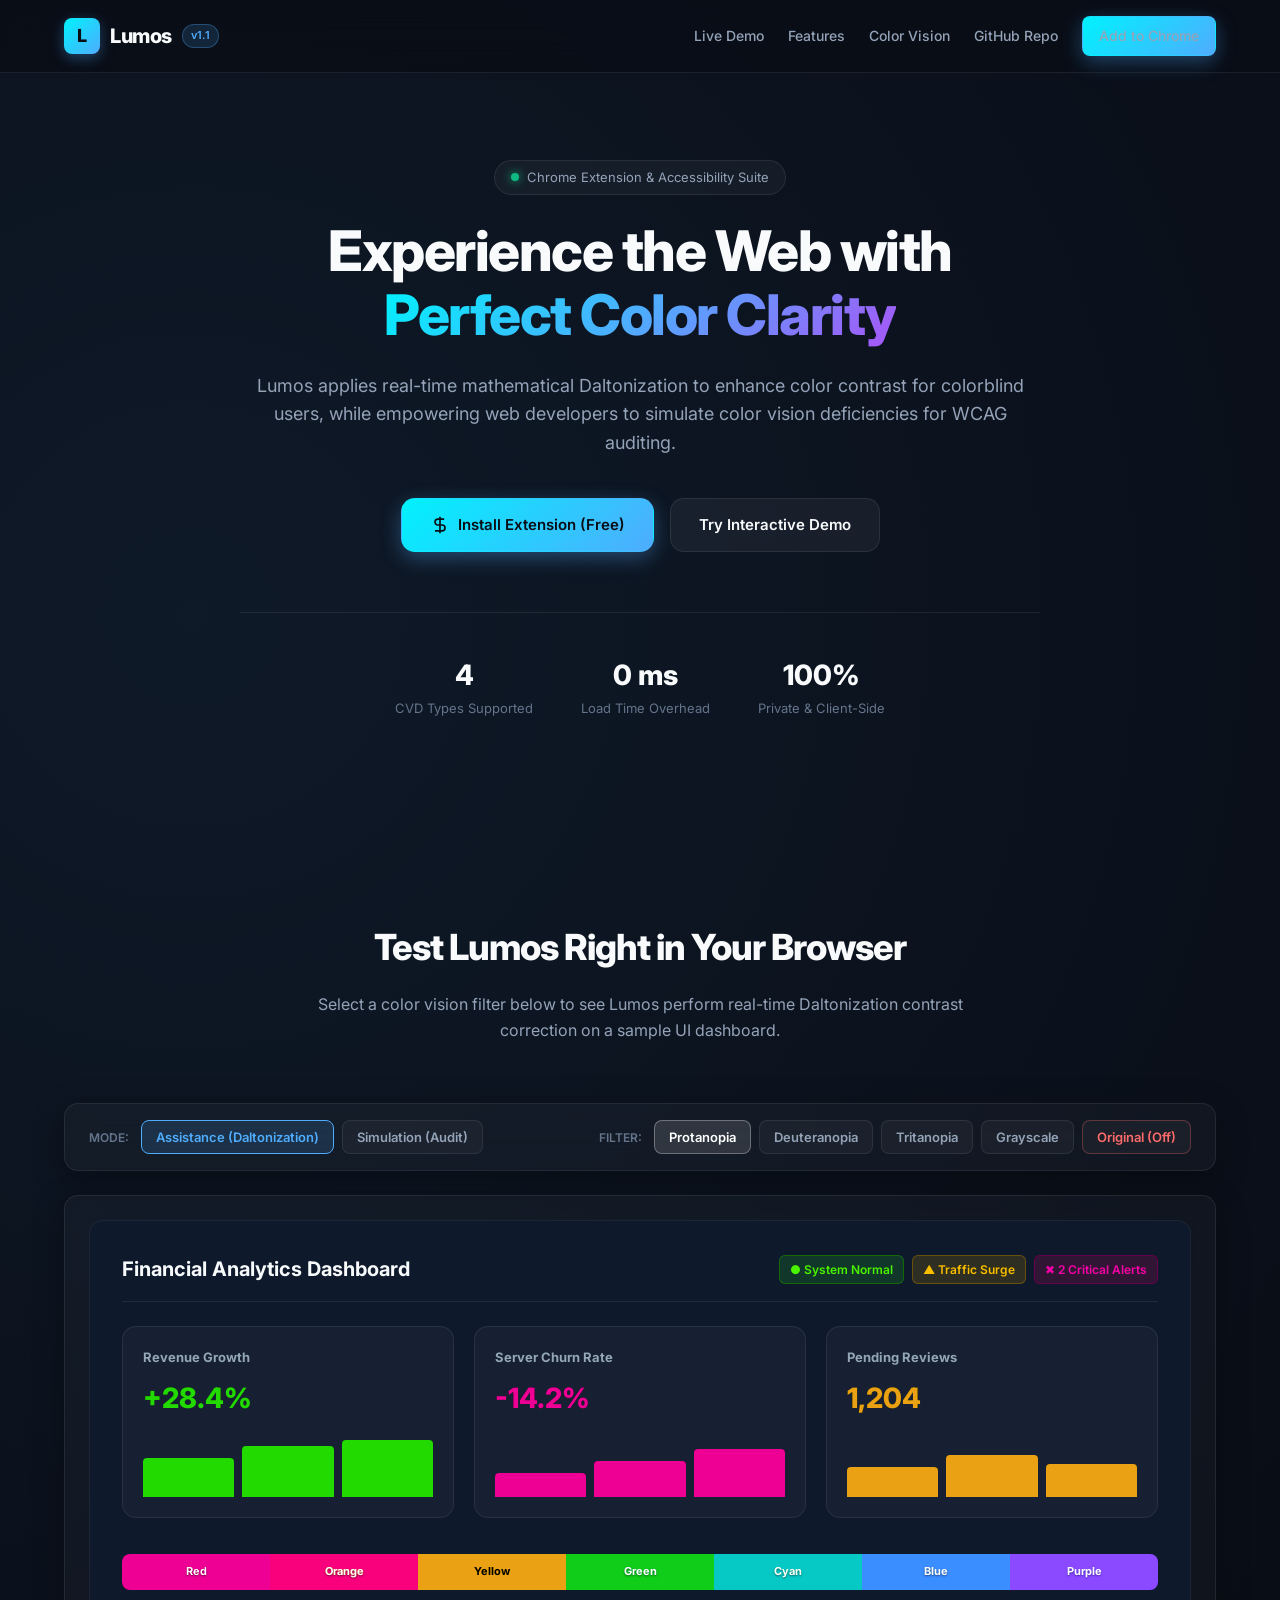
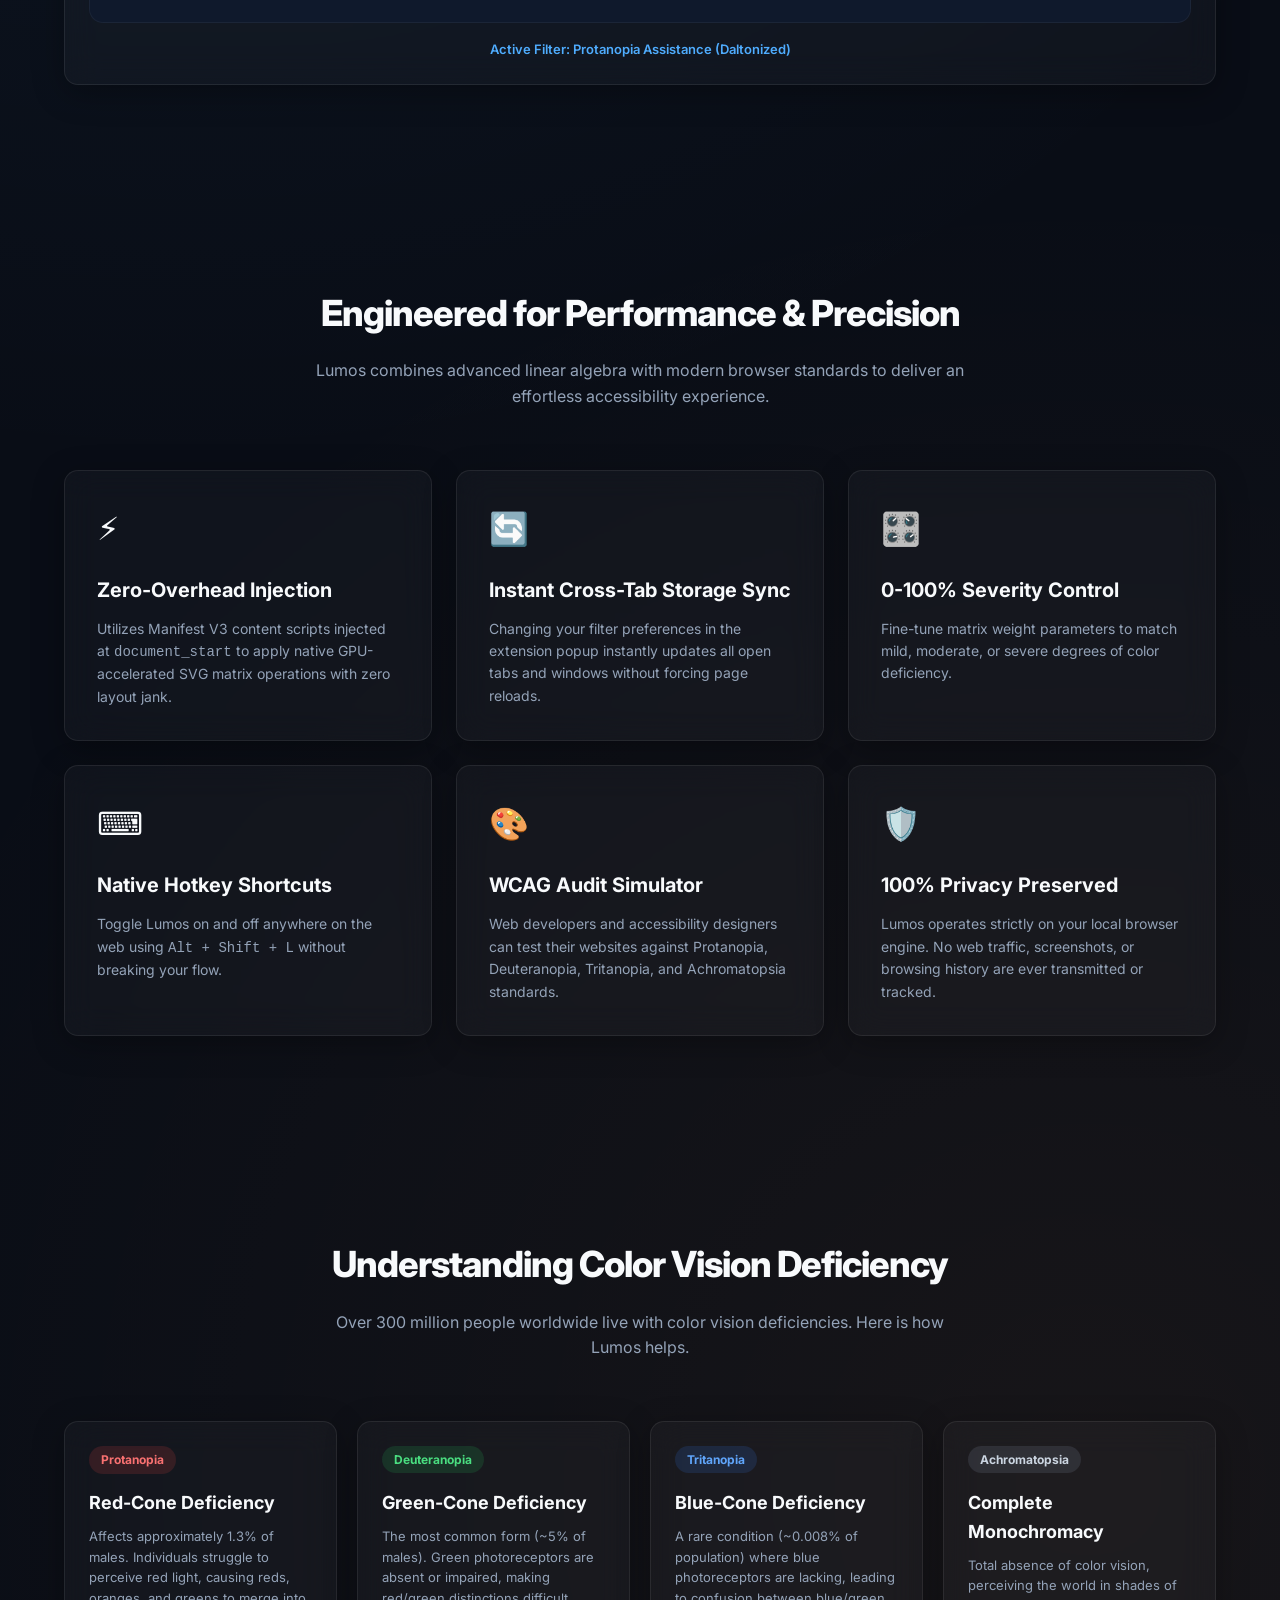
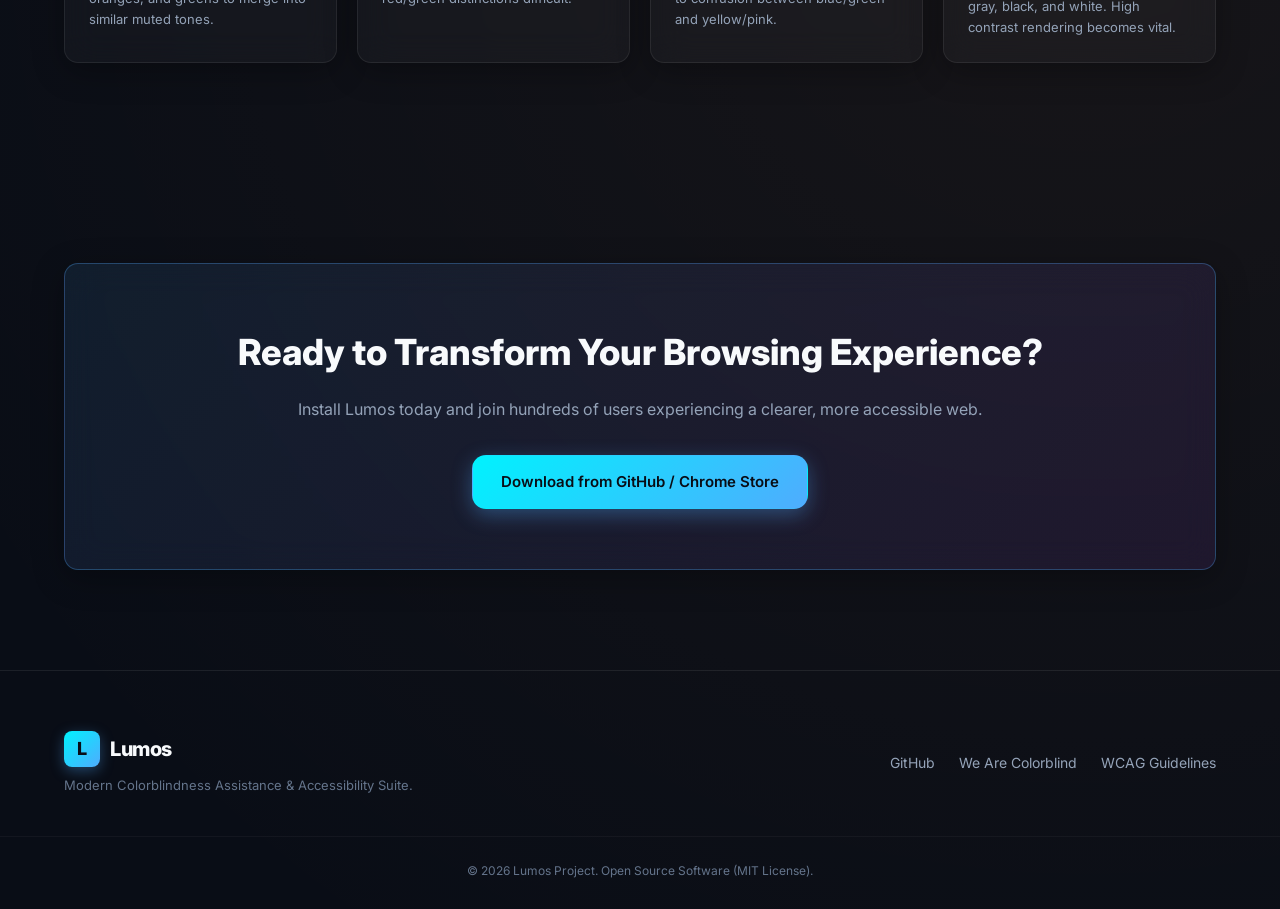
==== landing/index.html @ e1f38bf6 "feat(landing): interactive web landing page with live filter sandbox demo" ====
<!DOCTYPE html>
<html lang="en">
<head>
    <meta charset="UTF-8">
    <meta name="viewport" content="width=device-width, initial-scale=1.0">
    <title>Lumos | Intelligent Colorblindness Assistance & Vision Simulator</title>
    <meta name="description" content="Lumos is a modern, high-performance Chrome extension delivering real-time Daltonization color contrast assistance for colorblind users and WCAG accessibility simulation for developers.">
    <link rel="preconnect" href="https://fonts.googleapis.com">
    <link rel="preconnect" href="https://fonts.gstatic.com" crossorigin>
    <link href="https://fonts.googleapis.com/css2?family=Inter:wght@300;400;500;600;700;800&display=swap" rel="stylesheet">
    <link rel="stylesheet" href="style.css">
</head>
<body>

    <!-- Embedded SVG Filters for Web Sandbox -->
    <svg xmlns="http://www.w3.org/2000/svg" style="display: none;">
        <defs>
            <!-- Assist Matrices -->
            <filter id="sandbox-assist-protanopia" color-interpolation-filters="linearRGB">
                <feColorMatrix type="matrix" values="1 0 0 0 0 -0.255 1.255 0 0 0 0.303 -0.545 1.242 0 0 0 0 0 1 0" />
            </filter>
            <filter id="sandbox-assist-deuteranopia" color-interpolation-filters="linearRGB">
                <feColorMatrix type="matrix" values="1 0 0 0 0 -0.4375 1.4375 0 0 0 0.2625 -0.5625 1.3 0 0 0 0 0 1 0" />
            </filter>
            <filter id="sandbox-assist-tritanopia" color-interpolation-filters="linearRGB">
                <feColorMatrix type="matrix" values="1 0 0.397 0 0 0 1 0.367 0 0 0 0 0.475 0 0 0 0 0 1 0" />
            </filter>

            <!-- Simulate Matrices -->
            <filter id="sandbox-simulate-protanopia" color-interpolation-filters="linearRGB">
                <feColorMatrix type="matrix" values="0.56667 0.43333 0 0 0 0.55833 0.44167 0 0 0 0 0.24167 0.75833 0 0 0 0 0 1 0" />
            </filter>
            <filter id="sandbox-simulate-deuteranopia" color-interpolation-filters="linearRGB">
                <feColorMatrix type="matrix" values="0.625 0.375 0 0 0 0.7 0.3 0 0 0 0 0.3 0.7 0 0 0 0 0 1 0" />
            </filter>
            <filter id="sandbox-simulate-tritanopia" color-interpolation-filters="linearRGB">
                <feColorMatrix type="matrix" values="0.95 0.05 0 0 0 0 0.43333 0.56667 0 0 0 0.475 0.525 0 0 0 0 0 1 0" />
            </filter>
            <filter id="sandbox-achromatopsia" color-interpolation-filters="linearRGB">
                <feColorMatrix type="matrix" values="0.299 0.587 0.114 0 0 0.299 0.587 0.114 0 0 0.299 0.587 0.114 0 0 0 0 0 1 0" />
            </filter>
        </defs>
    </svg>

    <!-- Navigation Header -->
    <header class="navbar">
        <div class="nav-container">
            <a href="#" class="brand">
                <div class="brand-logo">L</div>
                <span class="brand-name">Lumos</span>
                <span class="badge">v1.1</span>
            </a>
            <nav class="nav-links">
                <a href="#demo">Live Demo</a>
                <a href="#features">Features</a>
                <a href="#education">Color Vision</a>
                <a href="https://github.com/nitya-vettical/Lumos" target="_blank" class="github-link">GitHub Repo</a>
                <a href="#install" class="btn btn-primary btn-sm">Add to Chrome</a>
            </nav>
        </div>
    </header>

    <!-- Hero Section -->
    <section class="hero">
        <div class="hero-container">
            <div class="pill-badge">
                <span class="pill-dot"></span> Chrome Extension & Accessibility Suite
            </div>
            <h1 class="hero-title">Experience the Web with <br><span class="gradient-text">Perfect Color Clarity</span></h1>
            <p class="hero-subtitle">
                Lumos applies real-time mathematical Daltonization to enhance color contrast for colorblind users, while empowering web developers to simulate color vision deficiencies for WCAG auditing.
            </p>
            <div class="hero-actions" id="install">
                <a href="https://github.com/nitya-vettical/Lumos" target="_blank" class="btn btn-primary btn-lg">
                    <svg width="20" height="20" viewBox="0 0 24 24" fill="none" stroke="currentColor" stroke-width="2"><path d="M12 2v20M17 5H9.5a3.5 3.5 0 0 0 0 7h5a3.5 3.5 0 0 1 0 7H6"/></svg>
                    Install Extension (Free)
                </a>
                <a href="#demo" class="btn btn-secondary btn-lg">
                    Try Interactive Demo
                </a>
            </div>
            <div class="hero-stats">
                <div class="stat-item">
                    <span class="stat-num">4</span>
                    <span class="stat-desc">CVD Types Supported</span>
                </div>
                <div class="stat-item">
                    <span class="stat-num">0 ms</span>
                    <span class="stat-desc">Load Time Overhead</span>
                </div>
                <div class="stat-item">
                    <span class="stat-num">100%</span>
                    <span class="stat-desc">Private & Client-Side</span>
                </div>
            </div>
        </div>
    </section>

    <!-- Interactive Live Sandbox Demo -->
    <section class="demo-section" id="demo">
        <div class="container">
            <div class="section-header">
                <h2 class="section-title">Test Lumos Right in Your Browser</h2>
                <p class="section-subtitle">Select a color vision filter below to see Lumos perform real-time Daltonization contrast correction on a sample UI dashboard.</p>
            </div>

            <!-- Demo Toolbar -->
            <div class="demo-toolbar glass-panel">
                <div class="toolbar-group">
                    <span class="group-label">Mode:</span>
                    <button class="mode-btn active" data-mode="assist">Assistance (Daltonization)</button>
                    <button class="mode-btn" data-mode="simulate">Simulation (Audit)</button>
                </div>
                <div class="toolbar-group">
                    <span class="group-label">Filter:</span>
                    <button class="filter-btn active" data-filter="protanopia">Protanopia</button>
                    <button class="filter-btn" data-filter="deuteranopia">Deuteranopia</button>
                    <button class="filter-btn" data-filter="tritanopia">Tritanopia</button>
                    <button class="filter-btn" data-filter="achromatopsia">Grayscale</button>
                    <button class="filter-btn reset-btn" data-filter="none">Original (Off)</button>
                </div>
            </div>

            <!-- Demo Stage / Preview Box -->
            <div class="sandbox-container glass-panel">
                <div class="sandbox-preview" id="sandbox-preview">
                    <!-- Sample UI Graphic Component -->
                    <div class="sample-dashboard">
                        <div class="dashboard-header">
                            <div class="dash-title">Financial Analytics Dashboard</div>
                            <div class="status-tags">
                                <span class="tag tag-success">● System Normal</span>
                                <span class="tag tag-warning">▲ Traffic Surge</span>
                                <span class="tag tag-danger">✖ 2 Critical Alerts</span>
                            </div>
                        </div>

                        <div class="dashboard-grid">
                            <div class="metric-card card-green">
                                <h3>Revenue Growth</h3>
                                <div class="metric-val">+28.4%</div>
                                <div class="bar-chart">
                                    <div class="bar green" style="height: 65%;"></div>
                                    <div class="bar green" style="height: 85%;"></div>
                                    <div class="bar green" style="height: 95%;"></div>
                                </div>
                            </div>
                            <div class="metric-card card-red">
                                <h3>Server Churn Rate</h3>
                                <div class="metric-val">-14.2%</div>
                                <div class="bar-chart">
                                    <div class="bar red" style="height: 40%;"></div>
                                    <div class="bar red" style="height: 60%;"></div>
                                    <div class="bar red" style="height: 80%;"></div>
                                </div>
                            </div>
                            <div class="metric-card card-yellow">
                                <h3>Pending Reviews</h3>
                                <div class="metric-val">1,204</div>
                                <div class="bar-chart">
                                    <div class="bar yellow" style="height: 50%;"></div>
                                    <div class="bar yellow" style="height: 70%;"></div>
                                    <div class="bar yellow" style="height: 55%;"></div>
                                </div>
                            </div>
                        </div>

                        <!-- Sample Spectrum Palette -->
                        <div class="spectrum-bar">
                            <div class="color-swatch c-red">Red</div>
                            <div class="color-swatch c-orange">Orange</div>
                            <div class="color-swatch c-yellow">Yellow</div>
                            <div class="color-swatch c-green">Green</div>
                            <div class="color-swatch c-cyan">Cyan</div>
                            <div class="color-swatch c-blue">Blue</div>
                            <div class="color-swatch c-purple">Purple</div>
                        </div>
                    </div>
                </div>
                <div class="sandbox-caption">
                    <span id="active-filter-label">Active Filter: Protanopia Assistance (Daltonized)</span>
                </div>
            </div>
        </div>
    </section>

    <!-- Features Section -->
    <section class="features-section" id="features">
        <div class="container">
            <div class="section-header">
                <h2 class="section-title">Engineered for Performance & Precision</h2>
                <p class="section-subtitle">Lumos combines advanced linear algebra with modern browser standards to deliver an effortless accessibility experience.</p>
            </div>

            <div class="features-grid">
                <div class="feature-card glass-panel">
                    <div class="feature-icon">⚡</div>
                    <h3>Zero-Overhead Injection</h3>
                    <p>Utilizes Manifest V3 content scripts injected at <code>document_start</code> to apply native GPU-accelerated SVG matrix operations with zero layout jank.</p>
                </div>
                <div class="feature-card glass-panel">
                    <div class="feature-icon">🔄</div>
                    <h3>Instant Cross-Tab Storage Sync</h3>
                    <p>Changing your filter preferences in the extension popup instantly updates all open tabs and windows without forcing page reloads.</p>
                </div>
                <div class="feature-card glass-panel">
                    <div class="feature-icon">🎛️</div>
                    <h3>0-100% Severity Control</h3>
                    <p>Fine-tune matrix weight parameters to match mild, moderate, or severe degrees of color deficiency.</p>
                </div>
                <div class="feature-card glass-panel">
                    <div class="feature-icon">⌨️</div>
                    <h3>Native Hotkey Shortcuts</h3>
                    <p>Toggle Lumos on and off anywhere on the web using <code>Alt + Shift + L</code> without breaking your flow.</p>
                </div>
                <div class="feature-card glass-panel">
                    <div class="feature-icon">🎨</div>
                    <h3>WCAG Audit Simulator</h3>
                    <p>Web developers and accessibility designers can test their websites against Protanopia, Deuteranopia, Tritanopia, and Achromatopsia standards.</p>
                </div>
                <div class="feature-card glass-panel">
                    <div class="feature-icon">🛡️</div>
                    <h3>100% Privacy Preserved</h3>
                    <p>Lumos operates strictly on your local browser engine. No web traffic, screenshots, or browsing history are ever transmitted or tracked.</p>
                </div>
            </div>
        </div>
    </section>

    <!-- Educational Section -->
    <section class="education-section" id="education">
        <div class="container">
            <div class="section-header">
                <h2 class="section-title">Understanding Color Vision Deficiency</h2>
                <p class="section-subtitle">Over 300 million people worldwide live with color vision deficiencies. Here is how Lumos helps.</p>
            </div>

            <div class="edu-grid">
                <div class="edu-card glass-panel">
                    <div class="edu-badge red">Protanopia</div>
                    <h3>Red-Cone Deficiency</h3>
                    <p>Affects approximately 1.3% of males. Individuals struggle to perceive red light, causing reds, oranges, and greens to merge into similar muted tones.</p>
                </div>
                <div class="edu-card glass-panel">
                    <div class="edu-badge green">Deuteranopia</div>
                    <h3>Green-Cone Deficiency</h3>
                    <p>The most common form (~5% of males). Green photoreceptors are absent or impaired, making red/green distinctions difficult.</p>
                </div>
                <div class="edu-card glass-panel">
                    <div class="edu-badge blue">Tritanopia</div>
                    <h3>Blue-Cone Deficiency</h3>
                    <p>A rare condition (~0.008% of population) where blue photoreceptors are lacking, leading to confusion between blue/green and yellow/pink.</p>
                </div>
                <div class="edu-card glass-panel">
                    <div class="edu-badge gray">Achromatopsia</div>
                    <h3>Complete Monochromacy</h3>
                    <p>Total absence of color vision, perceiving the world in shades of gray, black, and white. High contrast rendering becomes vital.</p>
                </div>
            </div>
        </div>
    </section>

    <!-- Call to Action Banner -->
    <section class="cta-section">
        <div class="container">
            <div class="cta-card glass-panel">
                <h2>Ready to Transform Your Browsing Experience?</h2>
                <p>Install Lumos today and join hundreds of users experiencing a clearer, more accessible web.</p>
                <div class="cta-buttons">
                    <a href="https://github.com/nitya-vettical/Lumos" target="_blank" class="btn btn-primary btn-lg">Download from GitHub / Chrome Store</a>
                </div>
            </div>
        </div>
    </section>

    <!-- Footer -->
    <footer class="footer">
        <div class="container footer-content">
            <div class="footer-brand">
                <div class="brand">
                    <div class="brand-logo">L</div>
                    <span class="brand-name">Lumos</span>
                </div>
                <p>Modern Colorblindness Assistance & Accessibility Suite.</p>
            </div>
            <div class="footer-links">
                <a href="https://github.com/nitya-vettical/Lumos" target="_blank">GitHub</a>
                <a href="https://wearecolorblind.com/" target="_blank">We Are Colorblind</a>
                <a href="https://www.w3.org/WAI/standards-guidelines/wcag/" target="_blank">WCAG Guidelines</a>
            </div>
        </div>
        <div class="footer-bottom">
            <p>© 2026 Lumos Project. Open Source Software (MIT License).</p>
        </div>
    </footer>

    <script src="app.js"></script>
</body>
</html>
---- landing/style.css ----
/* ==========================================================================
   Lumos Web App Design System & Styles
   ========================================================================== */

:root {
    --bg-dark: #090d16;
    --bg-card: rgba(255, 255, 255, 0.03);
    --border-card: rgba(255, 255, 255, 0.08);
    --border-hover: rgba(255, 255, 255, 0.2);
    
    --primary: #4facfe;
    --primary-glow: rgba(79, 172, 254, 0.35);
    --secondary: #ff9f43;
    
    --text-main: #f8fafc;
    --text-muted: #94a3b8;
    --text-dim: #64748b;

    --radius-sm: 8px;
    --radius-md: 14px;
    --radius-lg: 24px;
}

* {
    box-sizing: border-box;
    margin: 0;
    padding: 0;
}

html {
    scroll-behavior: smooth;
    font-family: 'Inter', system-ui, -apple-system, sans-serif;
    background-color: var(--bg-dark);
    color: var(--text-main);
}

body {
    overflow-x: hidden;
    line-height: 1.6;
    background-image: 
        radial-gradient(circle at 15% 15%, rgba(79, 172, 254, 0.08) 0%, transparent 40%),
        radial-gradient(circle at 85% 75%, rgba(255, 159, 67, 0.06) 0%, transparent 40%);
}

.container {
    max-width: 1200px;
    margin: 0 auto;
    padding: 0 24px;
}

/* Glassmorphism Panel Utility */
.glass-panel {
    background: var(--bg-card);
    backdrop-filter: blur(16px);
    -webkit-backdrop-filter: blur(16px);
    border: 1px solid var(--border-card);
    border-radius: var(--radius-md);
    box-shadow: 0 8px 32px 0 rgba(0, 0, 0, 0.3);
}

/* Navigation Bar */
.navbar {
    position: fixed;
    top: 0; left: 0; right: 0;
    z-index: 1000;
    background: rgba(9, 13, 22, 0.8);
    backdrop-filter: blur(20px);
    border-bottom: 1px solid var(--border-card);
}

.nav-container {
    max-width: 1200px;
    margin: 0 auto;
    padding: 16px 24px;
    display: flex;
    justify-content: space-between;
    align-items: center;
}

.brand {
    display: flex;
    align-items: center;
    gap: 10px;
    text-decoration: none;
    color: var(--text-main);
}

.brand-logo {
    width: 36px;
    height: 36px;
    background: linear-gradient(135deg, #00f2fe, #4facfe);
    border-radius: var(--radius-sm);
    display: flex;
    align-items: center;
    justify-content: center;
    font-weight: 800;
    font-size: 18px;
    color: #090d16;
    box-shadow: 0 4px 14px var(--primary-glow);
}

.brand-name {
    font-weight: 800;
    font-size: 20px;
    letter-spacing: -0.5px;
}

.badge {
    background: rgba(79, 172, 254, 0.15);
    color: var(--primary);
    padding: 2px 8px;
    border-radius: 20px;
    font-size: 11px;
    font-weight: 600;
    border: 1px solid rgba(79, 172, 254, 0.3);
}

.nav-links {
    display: flex;
    align-items: center;
    gap: 24px;
}

.nav-links a {
    color: var(--text-muted);
    text-decoration: none;
    font-size: 14px;
    font-weight: 500;
    transition: color 0.2s ease;
}

.nav-links a:hover {
    color: var(--text-main);
}

/* Buttons */
.btn {
    display: inline-flex;
    align-items: center;
    justify-content: center;
    gap: 8px;
    font-family: inherit;
    font-weight: 600;
    border-radius: var(--radius-sm);
    cursor: pointer;
    transition: all 0.25s cubic-bezier(0.4, 0, 0.2, 1);
    text-decoration: none;
    border: 1px solid transparent;
}

.btn-sm {
    padding: 8px 16px;
    font-size: 13px;
}

.btn-lg {
    padding: 14px 28px;
    font-size: 15px;
    border-radius: var(--radius-md);
}

.btn-primary {
    background: linear-gradient(135deg, #00f2fe, #4facfe);
    color: #090d16;
    box-shadow: 0 6px 20px var(--primary-glow);
}

.btn-primary:hover {
    transform: translateY(-2px);
    box-shadow: 0 10px 28px var(--primary-glow);
}

.btn-secondary {
    background: rgba(255, 255, 255, 0.05);
    color: var(--text-main);
    border-color: var(--border-card);
}

.btn-secondary:hover {
    background: rgba(255, 255, 255, 0.1);
    border-color: var(--border-hover);
    transform: translateY(-2px);
}

/* Hero Section */
.hero {
    padding: 160px 24px 100px 24px;
    text-align: center;
    position: relative;
}

.hero-container {
    max-width: 800px;
    margin: 0 auto;
}

.pill-badge {
    display: inline-flex;
    align-items: center;
    gap: 8px;
    padding: 6px 16px;
    background: rgba(255, 255, 255, 0.04);
    border: 1px solid var(--border-card);
    border-radius: 30px;
    font-size: 13px;
    color: var(--text-muted);
    margin-bottom: 24px;
}

.pill-dot {
    width: 8px;
    height: 8px;
    background: #10b981;
    border-radius: 50%;
    box-shadow: 0 0 10px #10b981;
}

.hero-title {
    font-size: 56px;
    font-weight: 800;
    line-height: 1.15;
    letter-spacing: -1.5px;
    margin-bottom: 24px;
}

.gradient-text {
    background: linear-gradient(135deg, #00f2fe 0%, #4facfe 50%, #a855f7 100%);
    -webkit-background-clip: text;
    -webkit-text-fill-color: transparent;
}

.hero-subtitle {
    font-size: 18px;
    color: var(--text-muted);
    margin-bottom: 40px;
    font-weight: 400;
}

.hero-actions {
    display: flex;
    justify-content: center;
    gap: 16px;
    margin-bottom: 60px;
    flex-wrap: wrap;
}

.hero-stats {
    display: flex;
    justify-content: center;
    gap: 48px;
    padding-top: 40px;
    border-top: 1px solid var(--border-card);
}

.stat-item {
    display: flex;
    flex-direction: column;
}

.stat-num {
    font-size: 28px;
    font-weight: 800;
    color: var(--text-main);
}

.stat-desc {
    font-size: 13px;
    color: var(--text-dim);
}

/* Sections Shared */
.demo-section, .features-section, .education-section, .cta-section {
    padding: 100px 0;
}

.section-header {
    text-align: center;
    max-width: 650px;
    margin: 0 auto 60px auto;
}

.section-title {
    font-size: 36px;
    font-weight: 800;
    letter-spacing: -1px;
    margin-bottom: 16px;
}

.section-subtitle {
    font-size: 16px;
    color: var(--text-muted);
}

/* Interactive Sandbox Demo */
.demo-toolbar {
    padding: 16px 24px;
    margin-bottom: 24px;
    display: flex;
    justify-content: space-between;
    align-items: center;
    flex-wrap: wrap;
    gap: 16px;
}

.toolbar-group {
    display: flex;
    align-items: center;
    gap: 8px;
    flex-wrap: wrap;
}

.group-label {
    font-size: 12px;
    font-weight: 600;
    text-transform: uppercase;
    color: var(--text-dim);
    margin-right: 4px;
}

.mode-btn, .filter-btn {
    padding: 8px 14px;
    font-size: 13px;
    font-weight: 600;
    font-family: inherit;
    background: rgba(255, 255, 255, 0.04);
    border: 1px solid var(--border-card);
    border-radius: var(--radius-sm);
    color: var(--text-muted);
    cursor: pointer;
    transition: all 0.2s ease;
}

.mode-btn:hover, .filter-btn:hover {
    background: rgba(255, 255, 255, 0.08);
    color: var(--text-main);
}

.mode-btn.active {
    background: rgba(79, 172, 254, 0.15);
    color: var(--primary);
    border-color: var(--primary);
}

.filter-btn.active {
    background: rgba(255, 255, 255, 0.12);
    color: #ffffff;
    border-color: rgba(255, 255, 255, 0.3);
}

.reset-btn {
    color: #ff6b6b;
    border-color: rgba(255, 107, 107, 0.3);
}

.reset-btn:hover {
    background: rgba(255, 107, 107, 0.15);
    color: #ff6b6b;
}

/* Sandbox Component Rendering */
.sandbox-container {
    padding: 24px;
}

.sandbox-preview {
    background: #0f172a;
    border-radius: var(--radius-md);
    padding: 32px;
    min-height: 380px;
    transition: filter 0.2s ease;
    border: 1px solid rgba(255, 255, 255, 0.05);
}

/* Internal Sample Dashboard */
.sample-dashboard {
    display: flex;
    flex-direction: column;
    gap: 24px;
}

.dashboard-header {
    display: flex;
    justify-content: space-between;
    align-items: center;
    flex-wrap: wrap;
    gap: 12px;
    border-bottom: 1px solid rgba(255, 255, 255, 0.08);
    padding-bottom: 16px;
}

.dash-title {
    font-size: 20px;
    font-weight: 700;
}

.status-tags {
    display: flex;
    gap: 8px;
}

.tag {
    padding: 4px 10px;
    border-radius: 6px;
    font-size: 12px;
    font-weight: 600;
}

.tag-success { background: rgba(34, 197, 94, 0.15); color: #4ade80; border: 1px solid rgba(34, 197, 94, 0.3); }
.tag-warning { background: rgba(234, 179, 8, 0.15); color: #facc15; border: 1px solid rgba(234, 179, 8, 0.3); }
.tag-danger { background: rgba(239, 68, 68, 0.15); color: #f87171; border: 1px solid rgba(239, 68, 68, 0.3); }

.dashboard-grid {
    display: grid;
    grid-template-columns: repeat(auto-fit, minmax(220px, 1fr));
    gap: 20px;
}

.metric-card {
    background: rgba(255, 255, 255, 0.03);
    border: 1px solid rgba(255, 255, 255, 0.08);
    border-radius: var(--radius-md);
    padding: 20px;
}

.metric-card h3 { font-size: 13px; color: var(--text-muted); margin-bottom: 8px; }
.metric-val { font-size: 28px; font-weight: 800; margin-bottom: 16px; }

.bar-chart {
    height: 60px;
    display: flex;
    align-items: flex-end;
    gap: 8px;
}

.bar {
    flex: 1;
    border-radius: 4px 4px 0 0;
}

.bar.green { background: #22c55e; }
.bar.red { background: #ef4444; }
.bar.yellow { background: #eab308; }

.card-green .metric-val { color: #22c55e; }
.card-red .metric-val { color: #ef4444; }
.card-yellow .metric-val { color: #eab308; }

.spectrum-bar {
    display: flex;
    border-radius: var(--radius-sm);
    overflow: hidden;
    height: 36px;
    margin-top: 12px;
}

.color-swatch {
    flex: 1;
    display: flex;
    align-items: center;
    justify-content: center;
    font-size: 11px;
    font-weight: 700;
    color: #ffffff;
    text-shadow: 0 1px 2px rgba(0,0,0,0.5);
}

.c-red { background: #ef4444; }
.c-orange { background: #f97316; }
.c-yellow { background: #eab308; color: #000; text-shadow: none; }
.c-green { background: #10b981; }
.c-cyan { background: #06b6d4; }
.c-blue { background: #3b82f6; }
.c-purple { background: #8b5cf6; }

.sandbox-caption {
    margin-top: 16px;
    text-align: center;
    font-size: 13px;
    font-weight: 600;
    color: var(--primary);
}

/* Features Grid */
.features-grid {
    display: grid;
    grid-template-columns: repeat(auto-fit, minmax(320px, 1fr));
    gap: 24px;
}

.feature-card {
    padding: 32px;
    transition: transform 0.3s ease;
}

.feature-card:hover {
    transform: translateY(-4px);
    border-color: var(--border-hover);
}

.feature-icon {
    font-size: 32px;
    margin-bottom: 20px;
}

.feature-card h3 {
    font-size: 20px;
    font-weight: 700;
    margin-bottom: 12px;
}

.feature-card p {
    color: var(--text-muted);
    font-size: 14px;
}

/* Educational Grid */
.edu-grid {
    display: grid;
    grid-template-columns: repeat(auto-fit, minmax(250px, 1fr));
    gap: 20px;
}

.edu-card {
    padding: 24px;
}

.edu-badge {
    display: inline-block;
    padding: 4px 12px;
    border-radius: 20px;
    font-size: 12px;
    font-weight: 700;
    margin-bottom: 16px;
}

.edu-badge.red { background: rgba(239, 68, 68, 0.15); color: #f87171; }
.edu-badge.green { background: rgba(34, 197, 94, 0.15); color: #4ade80; }
.edu-badge.blue { background: rgba(59, 130, 246, 0.15); color: #60a5fa; }
.edu-badge.gray { background: rgba(148, 163, 184, 0.15); color: #cbd5e1; }

.edu-card h3 { font-size: 18px; font-weight: 700; margin-bottom: 8px; }
.edu-card p { font-size: 13px; color: var(--text-muted); }

/* CTA Section */
.cta-card {
    padding: 60px 40px;
    text-align: center;
    background: linear-gradient(135deg, rgba(79, 172, 254, 0.1), rgba(168, 85, 247, 0.1));
    border: 1px solid rgba(79, 172, 254, 0.3);
}

.cta-card h2 { font-size: 36px; font-weight: 800; margin-bottom: 16px; }
.cta-card p { font-size: 16px; color: var(--text-muted); margin-bottom: 32px; }

/* Footer */
.footer {
    padding: 60px 0 30px 0;
    border-top: 1px solid var(--border-card);
}

.footer-content {
    display: flex;
    justify-content: space-between;
    align-items: center;
    flex-wrap: wrap;
    gap: 24px;
    margin-bottom: 40px;
}

.footer-brand p { font-size: 13px; color: var(--text-dim); margin-top: 8px; }

.footer-links {
    display: flex;
    gap: 24px;
}

.footer-links a { color: var(--text-muted); text-decoration: none; font-size: 14px; }
.footer-links a:hover { color: var(--text-main); }

.footer-bottom {
    text-align: center;
    font-size: 12px;
    color: var(--text-dim);
    border-top: 1px solid rgba(255,255,255,0.04);
    padding-top: 24px;
}

/* Responsive queries */
@media (max-width: 768px) {
    .hero-title { font-size: 38px; }
    .nav-links { display: none; }
    .demo-toolbar { flex-direction: column; align-items: stretch; }
    .toolbar-group { justify-content: center; }
}
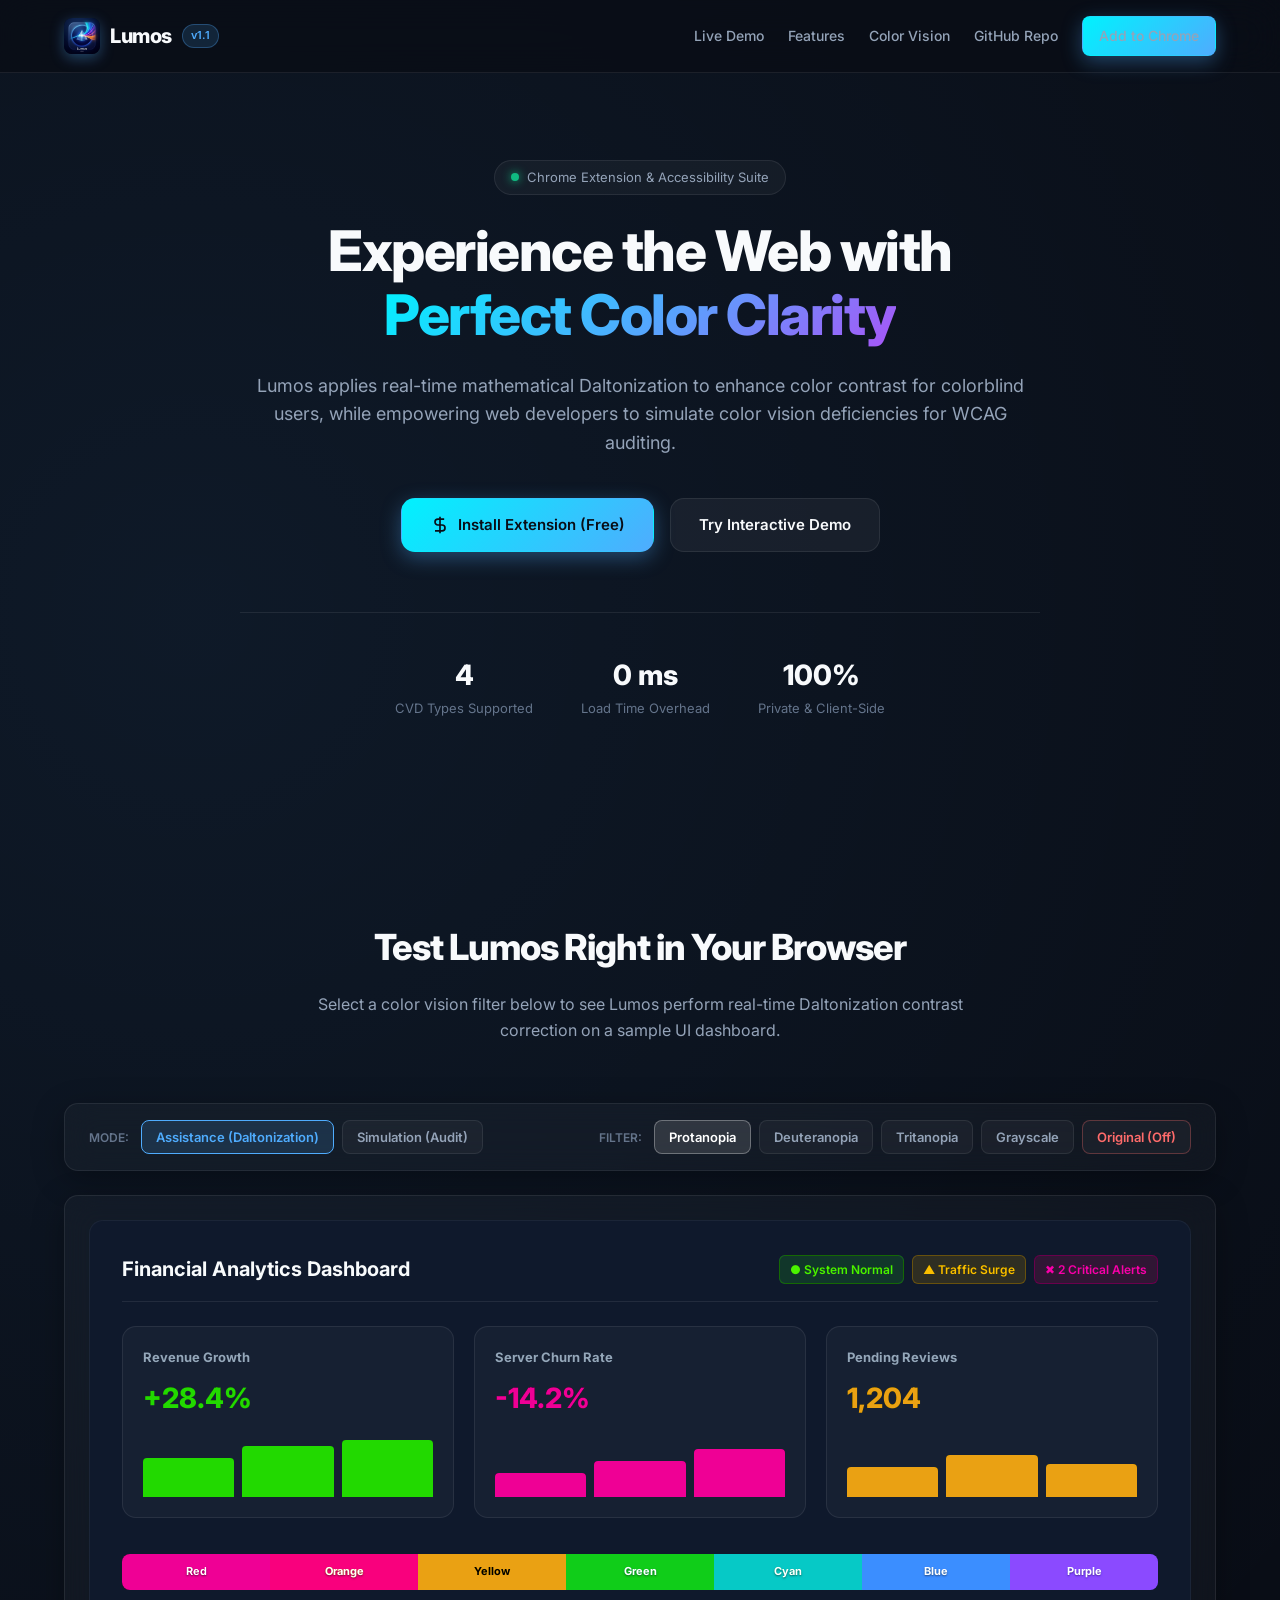
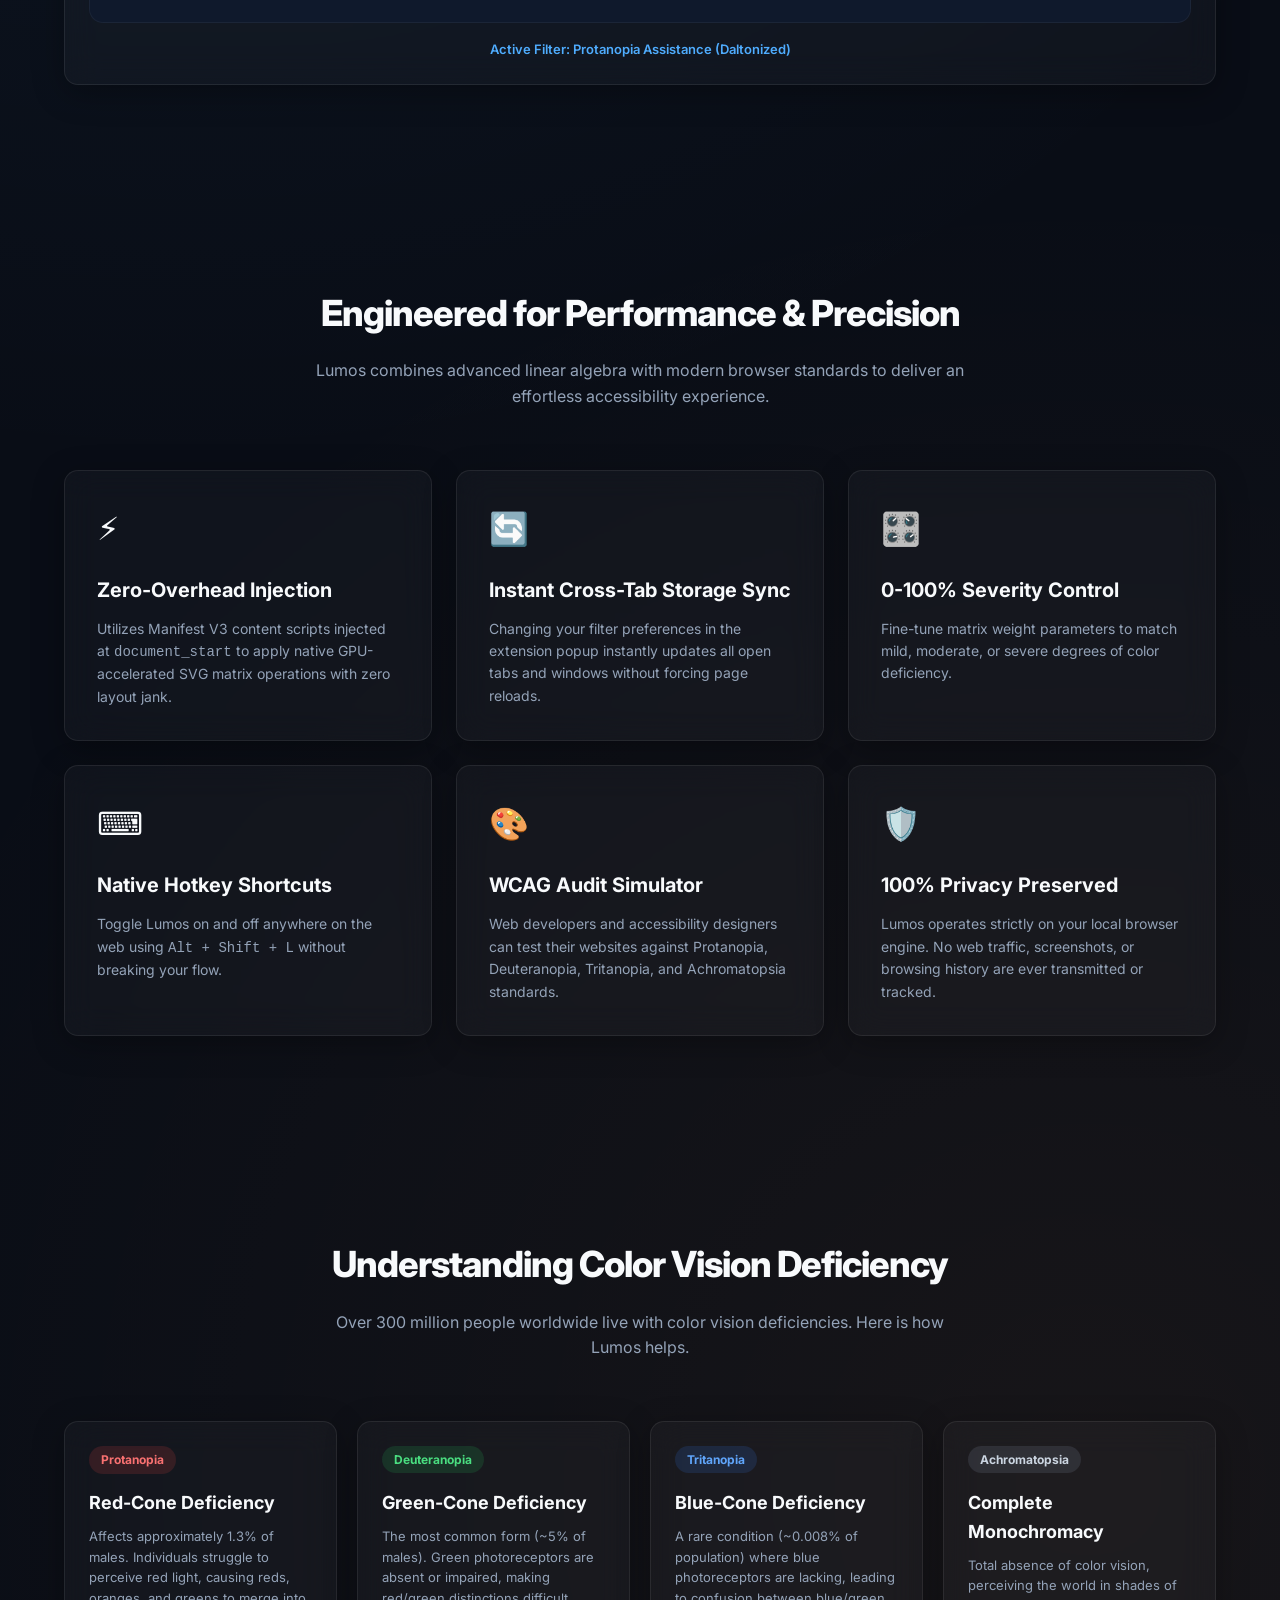
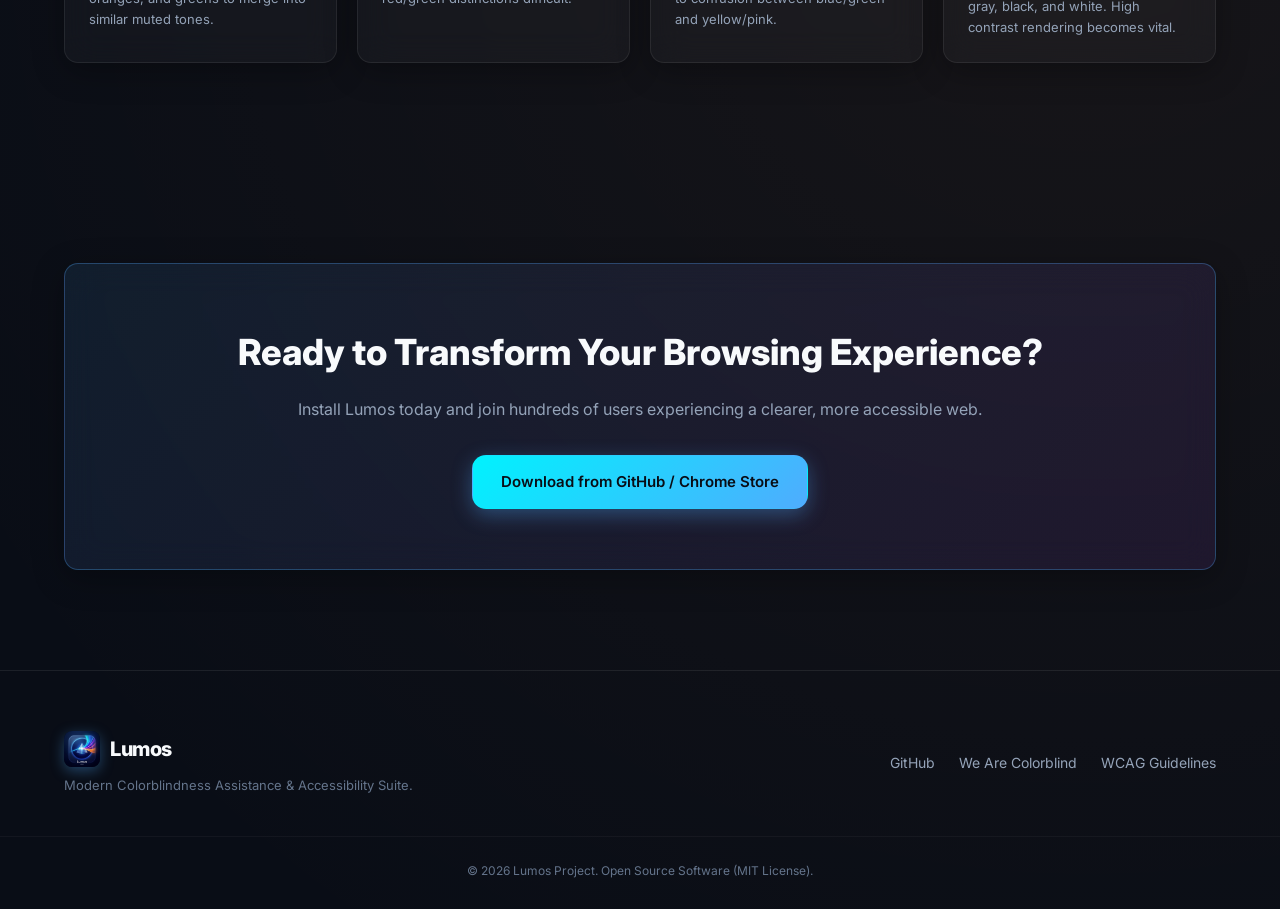
==== commit 7cf40af6: "style: update app icon assets with glowing spectrum prism design" ====
--- a/landing/index.html
+++ b/landing/index.html
@@ -46,7 +46,7 @@
     <header class="navbar">
         <div class="nav-container">
             <a href="#" class="brand">
-                <div class="brand-logo">L</div>
+                <img src="icon.png" alt="Lumos" style="width:36px;height:36px;border-radius:8px;box-shadow:0 4px 14px rgba(79,172,254,0.35);">
                 <span class="brand-name">Lumos</span>
                 <span class="badge">v1.1</span>
             </a>
@@ -278,7 +278,7 @@
         <div class="container footer-content">
             <div class="footer-brand">
                 <div class="brand">
-                    <div class="brand-logo">L</div>
+                    <img src="icon.png" alt="Lumos" style="width:36px;height:36px;border-radius:8px;box-shadow:0 4px 14px rgba(79,172,254,0.35);">
                     <span class="brand-name">Lumos</span>
                 </div>
                 <p>Modern Colorblindness Assistance & Accessibility Suite.</p>
